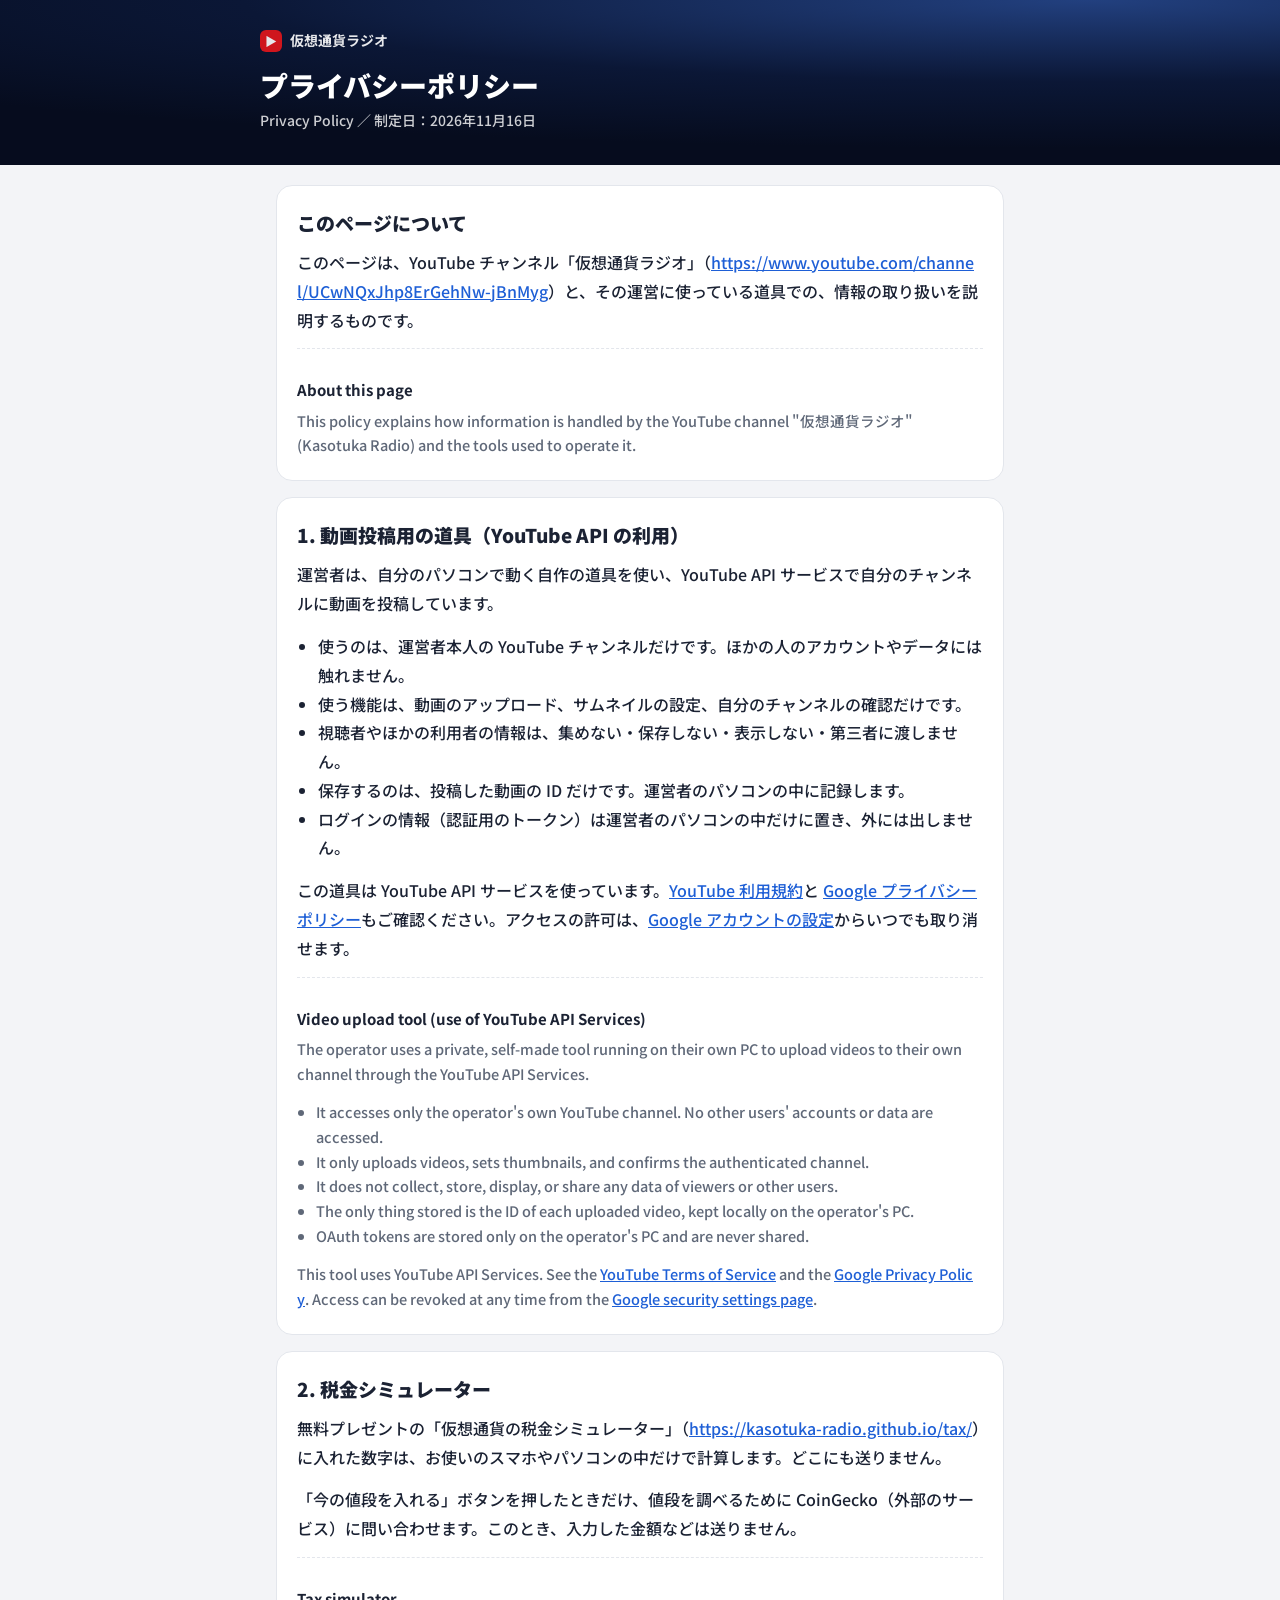
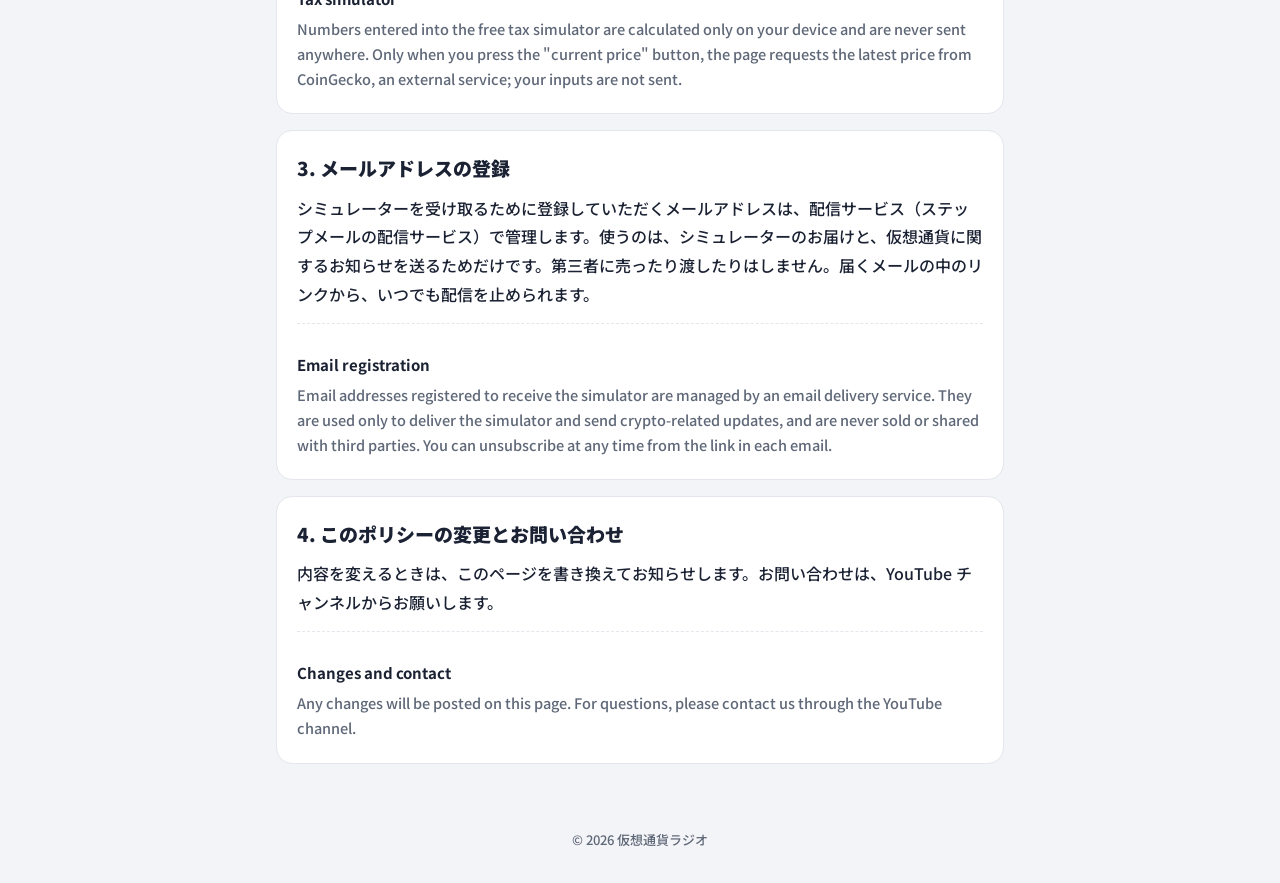
==== privacy/index.html @ d4c51eb2 "プライバシーポリシーのページを追加 Co-Authored-By: Claude Opus 5.5 <noreply@anthropic.com>" ====
<!doctype html>
<html lang="ja">
<head>
<meta charset="utf-8">
<meta name="viewport" content="width=device-width,initial-scale=1">
<title>プライバシーポリシー｜仮想通貨ラジオ</title>
<meta name="description" content="仮想通貨ラジオ（YouTube）とその関連ツールのプライバシーポリシー / Privacy Policy">
<link rel="preconnect" href="https://fonts.googleapis.com">
<link rel="preconnect" href="https://fonts.gstatic.com" crossorigin>
<link href="https://fonts.googleapis.com/css2?family=Noto+Sans+JP:wght@500;700;900&display=swap" rel="stylesheet">
<style>
:root{--navy:#0B1736;--ink:#1B2233;--sub:#5F6878;--line:#E3E6EC;--bg:#F3F4F7;--card:#fff;--red:#E5161B;--link:#1E5FD6}
@media (prefers-color-scheme:dark){:root:not([data-theme="light"]){--ink:#EEF1F7;--sub:#A3ACBD;--line:#2A3348;--bg:#0A0F1C;--card:#121A2B;--link:#7FA8F5}}
:root[data-theme="dark"]{--ink:#EEF1F7;--sub:#A3ACBD;--line:#2A3348;--bg:#0A0F1C;--card:#121A2B;--link:#7FA8F5}
*{box-sizing:border-box}
body{margin:0;background:var(--bg);color:var(--ink);font-family:"Noto Sans JP",system-ui,sans-serif;font-weight:500;line-height:1.8;font-size:16px}
a{color:var(--link);word-break:break-all}
header{background:radial-gradient(120% 90% at 85% 0%,#22407F 0%,var(--navy) 55%,#060C1E 100%);color:#fff;padding:28px 16px 32px}
.wrap{max-width:760px;margin:0 auto}
.brand{display:flex;align-items:center;gap:8px;font-weight:700;font-size:14px;opacity:.9}
.brand .dot{width:22px;height:22px;border-radius:6px;background:var(--red);display:grid;place-items:center;font-size:12px}
h1{font-size:28px;font-weight:900;margin:14px 0 4px;line-height:1.3}
header p{margin:0;opacity:.8;font-size:14px}
main{padding:20px 16px 48px}
section{background:var(--card);border:1px solid var(--line);border-radius:16px;padding:20px 20px 8px;margin-bottom:16px}
h2{font-size:19px;font-weight:900;margin:0 0 8px}
h3{font-size:15px;font-weight:700;margin:16px 0 4px}
ul{padding-left:1.3em;margin:6px 0 14px}
p{margin:6px 0 14px}
.en{border-top:1px dashed var(--line);margin-top:8px;padding-top:12px;color:var(--sub);font-size:14.5px;line-height:1.7}
.en h3{color:var(--ink)}
footer{text-align:center;color:var(--sub);font-size:13px;padding:0 16px 32px}
</style>
</head>
<body>
<header><div class="wrap">
  <div class="brand"><span class="dot">▶</span>仮想通貨ラジオ</div>
  <h1>プライバシーポリシー</h1>
  <p>Privacy Policy ／ 制定日：2026年11月16日</p>
</div></header>

<main class="wrap">

<section>
  <h2>このページについて</h2>
  <p>このページは、YouTube チャンネル「仮想通貨ラジオ」（<a href="https://www.youtube.com/channel/UCwNQxJhp8ErGehNw-jBnMyg">https://www.youtube.com/channel/UCwNQxJhp8ErGehNw-jBnMyg</a>）と、その運営に使っている道具での、情報の取り扱いを説明するものです。</p>
  <div class="en">
    <h3>About this page</h3>
    <p>This policy explains how information is handled by the YouTube channel "仮想通貨ラジオ" (Kasotuka Radio) and the tools used to operate it.</p>
  </div>
</section>

<section>
  <h2>1. 動画投稿用の道具（YouTube API の利用）</h2>
  <p>運営者は、自分のパソコンで動く自作の道具を使い、YouTube API サービスで自分のチャンネルに動画を投稿しています。</p>
  <ul>
    <li>使うのは、運営者本人の YouTube チャンネルだけです。ほかの人のアカウントやデータには触れません。</li>
    <li>使う機能は、動画のアップロード、サムネイルの設定、自分のチャンネルの確認だけです。</li>
    <li>視聴者やほかの利用者の情報は、集めない・保存しない・表示しない・第三者に渡しません。</li>
    <li>保存するのは、投稿した動画の ID だけです。運営者のパソコンの中に記録します。</li>
    <li>ログインの情報（認証用のトークン）は運営者のパソコンの中だけに置き、外には出しません。</li>
  </ul>
  <p>この道具は YouTube API サービスを使っています。<a href="https://www.youtube.com/t/terms">YouTube 利用規約</a>と <a href="https://policies.google.com/privacy">Google プライバシーポリシー</a>もご確認ください。アクセスの許可は、<a href="https://security.google.com/settings/security/permissions">Google アカウントの設定</a>からいつでも取り消せます。</p>
  <div class="en">
    <h3>Video upload tool (use of YouTube API Services)</h3>
    <p>The operator uses a private, self-made tool running on their own PC to upload videos to their own channel through the YouTube API Services.</p>
    <ul>
      <li>It accesses only the operator's own YouTube channel. No other users' accounts or data are accessed.</li>
      <li>It only uploads videos, sets thumbnails, and confirms the authenticated channel.</li>
      <li>It does not collect, store, display, or share any data of viewers or other users.</li>
      <li>The only thing stored is the ID of each uploaded video, kept locally on the operator's PC.</li>
      <li>OAuth tokens are stored only on the operator's PC and are never shared.</li>
    </ul>
    <p>This tool uses YouTube API Services. See the <a href="https://www.youtube.com/t/terms">YouTube Terms of Service</a> and the <a href="https://policies.google.com/privacy">Google Privacy Policy</a>. Access can be revoked at any time from the <a href="https://security.google.com/settings/security/permissions">Google security settings page</a>.</p>
  </div>
</section>

<section>
  <h2>2. 税金シミュレーター</h2>
  <p>無料プレゼントの「仮想通貨の税金シミュレーター」（<a href="https://kasotuka-radio.github.io/tax/">https://kasotuka-radio.github.io/tax/</a>）に入れた数字は、お使いのスマホやパソコンの中だけで計算します。どこにも送りません。</p>
  <p>「今の値段を入れる」ボタンを押したときだけ、値段を調べるために CoinGecko（外部のサービス）に問い合わせます。このとき、入力した金額などは送りません。</p>
  <div class="en">
    <h3>Tax simulator</h3>
    <p>Numbers entered into the free tax simulator are calculated only on your device and are never sent anywhere. Only when you press the "current price" button, the page requests the latest price from CoinGecko, an external service; your inputs are not sent.</p>
  </div>
</section>

<section>
  <h2>3. メールアドレスの登録</h2>
  <p>シミュレーターを受け取るために登録していただくメールアドレスは、配信サービス（ステップメールの配信サービス）で管理します。使うのは、シミュレーターのお届けと、仮想通貨に関するお知らせを送るためだけです。第三者に売ったり渡したりはしません。届くメールの中のリンクから、いつでも配信を止められます。</p>
  <div class="en">
    <h3>Email registration</h3>
    <p>Email addresses registered to receive the simulator are managed by an email delivery service. They are used only to deliver the simulator and send crypto-related updates, and are never sold or shared with third parties. You can unsubscribe at any time from the link in each email.</p>
  </div>
</section>

<section>
  <h2>4. このポリシーの変更とお問い合わせ</h2>
  <p>内容を変えるときは、このページを書き換えてお知らせします。お問い合わせは、YouTube チャンネルからお願いします。</p>
  <div class="en">
    <h3>Changes and contact</h3>
    <p>Any changes will be posted on this page. For questions, please contact us through the YouTube channel.</p>
  </div>
</section>

</main>
<footer>© 2026 仮想通貨ラジオ</footer>
</body>
</html>
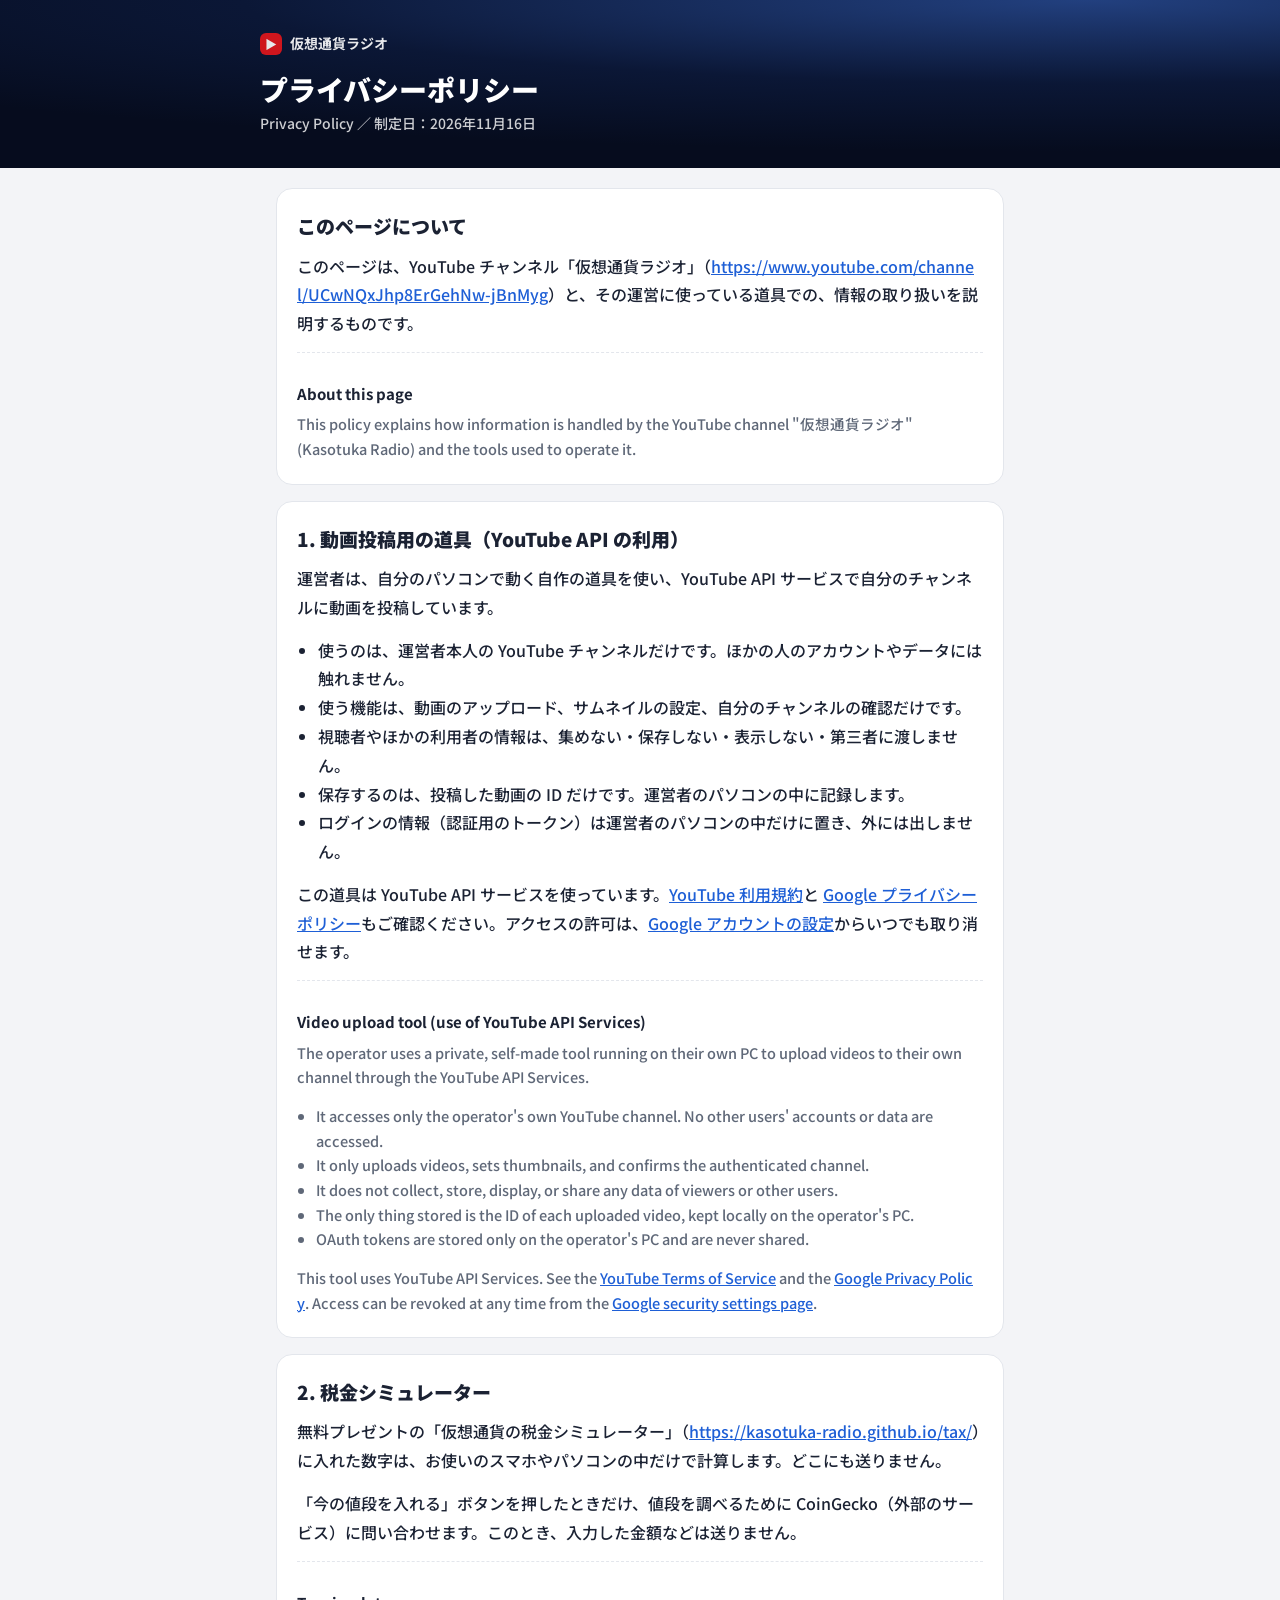
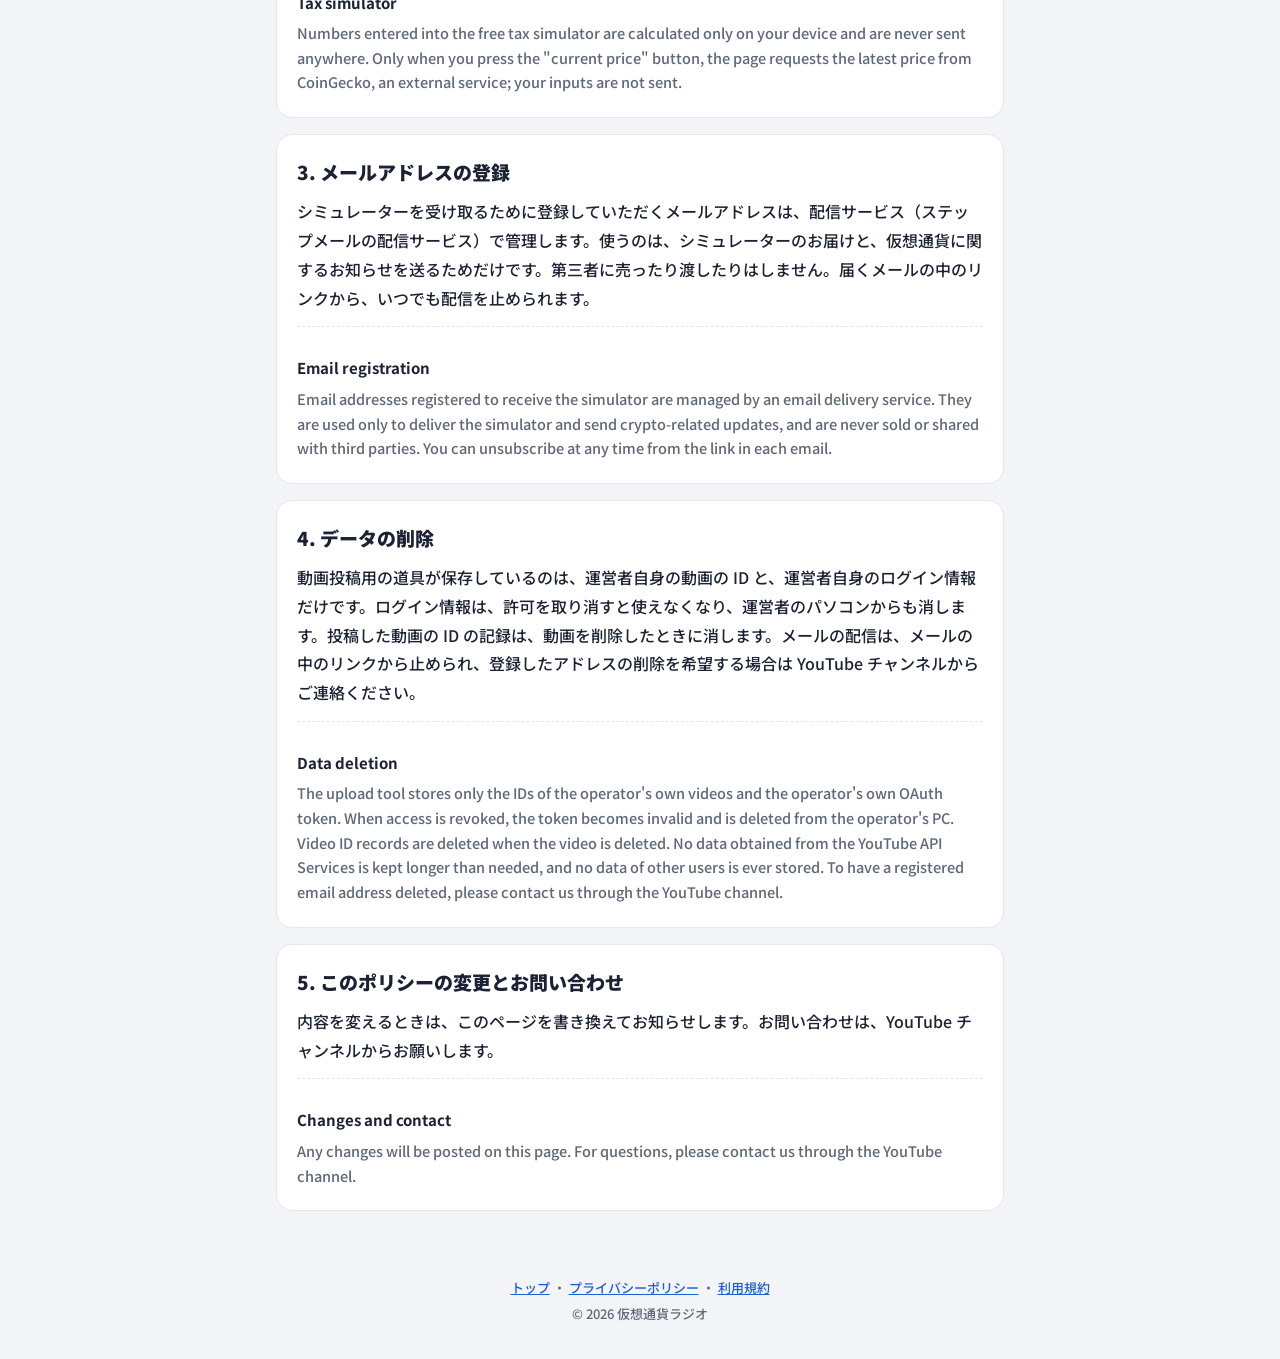
==== commit dc5e3cdc: "トップページと利用規約を追加し、プライバシーポリシーに削除の決まりを追記 Co-Authored-By: Claude Opus 5.5 <noreply@anthropic.com>" ====
--- a/privacy/index.html
+++ b/privacy/index.html
@@ -8,33 +8,11 @@
 <link rel="preconnect" href="https://fonts.googleapis.com">
 <link rel="preconnect" href="https://fonts.gstatic.com" crossorigin>
 <link href="https://fonts.googleapis.com/css2?family=Noto+Sans+JP:wght@500;700;900&display=swap" rel="stylesheet">
-<style>
-:root{--navy:#0B1736;--ink:#1B2233;--sub:#5F6878;--line:#E3E6EC;--bg:#F3F4F7;--card:#fff;--red:#E5161B;--link:#1E5FD6}
-@media (prefers-color-scheme:dark){:root:not([data-theme="light"]){--ink:#EEF1F7;--sub:#A3ACBD;--line:#2A3348;--bg:#0A0F1C;--card:#121A2B;--link:#7FA8F5}}
-:root[data-theme="dark"]{--ink:#EEF1F7;--sub:#A3ACBD;--line:#2A3348;--bg:#0A0F1C;--card:#121A2B;--link:#7FA8F5}
-*{box-sizing:border-box}
-body{margin:0;background:var(--bg);color:var(--ink);font-family:"Noto Sans JP",system-ui,sans-serif;font-weight:500;line-height:1.8;font-size:16px}
-a{color:var(--link);word-break:break-all}
-header{background:radial-gradient(120% 90% at 85% 0%,#22407F 0%,var(--navy) 55%,#060C1E 100%);color:#fff;padding:28px 16px 32px}
-.wrap{max-width:760px;margin:0 auto}
-.brand{display:flex;align-items:center;gap:8px;font-weight:700;font-size:14px;opacity:.9}
-.brand .dot{width:22px;height:22px;border-radius:6px;background:var(--red);display:grid;place-items:center;font-size:12px}
-h1{font-size:28px;font-weight:900;margin:14px 0 4px;line-height:1.3}
-header p{margin:0;opacity:.8;font-size:14px}
-main{padding:20px 16px 48px}
-section{background:var(--card);border:1px solid var(--line);border-radius:16px;padding:20px 20px 8px;margin-bottom:16px}
-h2{font-size:19px;font-weight:900;margin:0 0 8px}
-h3{font-size:15px;font-weight:700;margin:16px 0 4px}
-ul{padding-left:1.3em;margin:6px 0 14px}
-p{margin:6px 0 14px}
-.en{border-top:1px dashed var(--line);margin-top:8px;padding-top:12px;color:var(--sub);font-size:14.5px;line-height:1.7}
-.en h3{color:var(--ink)}
-footer{text-align:center;color:var(--sub);font-size:13px;padding:0 16px 32px}
-</style>
+<link rel="stylesheet" href="../style.css">
 </head>
 <body>
 <header><div class="wrap">
-  <div class="brand"><span class="dot">▶</span>仮想通貨ラジオ</div>
+  <a class="brand" href="../"><span class="dot">▶</span>仮想通貨ラジオ</a>
   <h1>プライバシーポリシー</h1>
   <p>Privacy Policy ／ 制定日：2026年11月16日</p>
 </div></header>
@@ -95,7 +73,16 @@
 </section>
 
 <section>
-  <h2>4. このポリシーの変更とお問い合わせ</h2>
+  <h2>4. データの削除</h2>
+  <p>動画投稿用の道具が保存しているのは、運営者自身の動画の ID と、運営者自身のログイン情報だけです。ログイン情報は、許可を取り消すと使えなくなり、運営者のパソコンからも消します。投稿した動画の ID の記録は、動画を削除したときに消します。メールの配信は、メールの中のリンクから止められ、登録したアドレスの削除を希望する場合は YouTube チャンネルからご連絡ください。</p>
+  <div class="en">
+    <h3>Data deletion</h3>
+    <p>The upload tool stores only the IDs of the operator's own videos and the operator's own OAuth token. When access is revoked, the token becomes invalid and is deleted from the operator's PC. Video ID records are deleted when the video is deleted. No data obtained from the YouTube API Services is kept longer than needed, and no data of other users is ever stored. To have a registered email address deleted, please contact us through the YouTube channel.</p>
+  </div>
+</section>
+
+<section>
+  <h2>5. このポリシーの変更とお問い合わせ</h2>
   <p>内容を変えるときは、このページを書き換えてお知らせします。お問い合わせは、YouTube チャンネルからお願いします。</p>
   <div class="en">
     <h3>Changes and contact</h3>
@@ -104,6 +91,6 @@
 </section>
 
 </main>
-<footer>© 2026 仮想通貨ラジオ</footer>
+<footer><a href="../">トップ</a> ・ <a href="../privacy/">プライバシーポリシー</a> ・ <a href="../terms/">利用規約</a><br>© 2026 仮想通貨ラジオ</footer>
 </body>
 </html>
--- a/style.css
+++ b/style.css
@@ -0,0 +1,25 @@
+:root{--navy:#0B1736;--ink:#1B2233;--sub:#5F6878;--line:#E3E6EC;--bg:#F3F4F7;--card:#fff;--red:#E5161B;--yellow:#FFD400;--link:#1E5FD6}
+@media (prefers-color-scheme:dark){:root:not([data-theme="light"]){--ink:#EEF1F7;--sub:#A3ACBD;--line:#2A3348;--bg:#0A0F1C;--card:#121A2B;--link:#7FA8F5}}
+:root[data-theme="dark"]{--ink:#EEF1F7;--sub:#A3ACBD;--line:#2A3348;--bg:#0A0F1C;--card:#121A2B;--link:#7FA8F5}
+*{box-sizing:border-box}
+body{margin:0;background:var(--bg);color:var(--ink);font-family:"Noto Sans JP",system-ui,sans-serif;font-weight:500;line-height:1.8;font-size:16px}
+a{color:var(--link);word-break:break-all}
+header{background:radial-gradient(120% 90% at 85% 0%,#22407F 0%,var(--navy) 55%,#060C1E 100%);color:#fff;padding:28px 16px 32px}
+.wrap{max-width:760px;margin:0 auto}
+.brand{display:inline-flex;align-items:center;gap:8px;font-weight:700;font-size:14px;opacity:.9;color:#fff;text-decoration:none}
+.brand .dot{width:22px;height:22px;border-radius:6px;background:var(--red);display:grid;place-items:center;font-size:12px}
+h1{font-size:28px;font-weight:900;margin:14px 0 4px;line-height:1.3}
+h1 em{font-style:normal;color:var(--yellow)}
+header p{margin:0;opacity:.8;font-size:14px}
+main{padding:20px 16px 48px}
+section{background:var(--card);border:1px solid var(--line);border-radius:16px;padding:20px 20px 8px;margin-bottom:16px}
+h2{font-size:19px;font-weight:900;margin:0 0 8px}
+h3{font-size:15px;font-weight:700;margin:16px 0 4px}
+ul{padding-left:1.3em;margin:6px 0 14px}
+p{margin:6px 0 14px}
+.en{border-top:1px dashed var(--line);margin-top:8px;padding-top:12px;color:var(--sub);font-size:14.5px;line-height:1.7}
+.en h3{color:var(--ink)}
+footer{text-align:center;color:var(--sub);font-size:13px;padding:0 16px 32px;line-height:2}
+.btn{display:inline-flex;align-items:center;gap:8px;background:var(--red);color:#fff;font-weight:900;text-decoration:none;padding:12px 20px;border-radius:999px;box-shadow:0 3px 0 rgba(0,0,0,.25);margin:4px 0 14px}
+.btn.alt{background:var(--navy);box-shadow:0 3px 0 #000}
+.yt{display:inline-grid;place-items:center;width:28px;height:20px;border-radius:6px;background:#fff;color:var(--red);font-size:11px}
